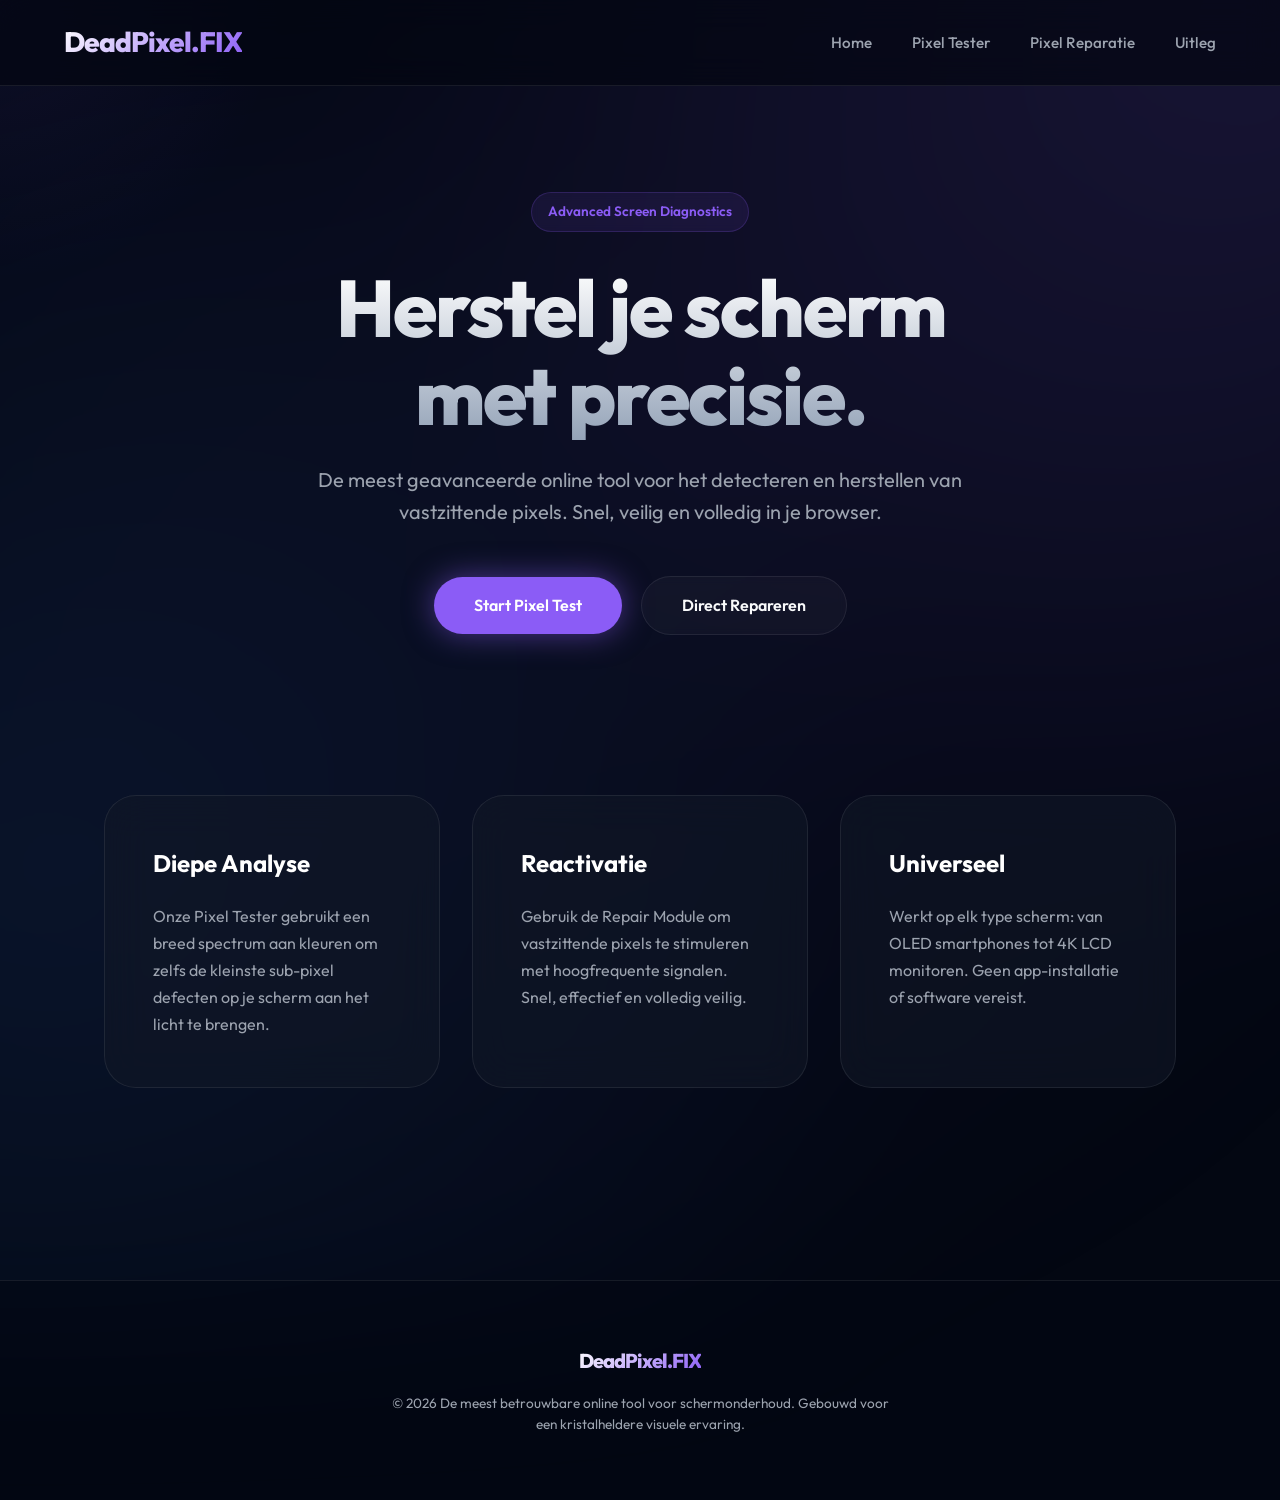
==== index.html @ 21ab7f2d "feat: Add initial web application for dead pixel diagnosis and repair, including core pages, styling" ====
<!DOCTYPE html>
<html lang="nl">

<head>
    <meta charset="UTF-8">
    <meta name="viewport" content="width=device-width, initial-scale=1.0">
    <title>DeadPixel Fixer - Herstel je Scherm</title>
    <meta name="description"
        content="Gratis online tool om dode pixels te vinden en vastzittende pixels te repareren op je monitor of smartphone.">
    <link rel="preconnect" href="https://fonts.googleapis.com">
    <link rel="preconnect" href="https://fonts.gstatic.com" crossorigin>
    <link href="https://fonts.googleapis.com/css2?family=Outfit:wght@300;400;600;800&display=swap" rel="stylesheet">
    <link rel="stylesheet" href="css/style.css">
</head>

<body>
    <div class="gradient-bg"></div>

    <header>
        <a href="index.html" class="logo">DeadPixel.FIX</a>
        <nav>
            <ul>
                <li><a href="index.html">Home</a></li>
                <li><a href="check.html">Pixel Tester</a></li>
                <li><a href="fix.html">Pixel Reparatie</a></li>
                <li><a href="about.html">Uitleg</a></li>
            </ul>
        </nav>
    </header>

    <main>
        <section class="hero">
            <div class="badge">Advanced Screen Diagnostics</div>
            <h1>Herstel je scherm<br>met precisie.</h1>
            <p>De meest geavanceerde online tool voor het detecteren en herstellen van vastzittende pixels. Snel, veilig
                en volledig in je browser.</p>
            <div class="cta-group">
                <a href="check.html" class="btn btn-primary">Start Pixel Test</a>
                <a href="fix.html" class="btn btn-outline">Direct Repareren</a>
            </div>
        </section>

        <section class="features">
            <div class="card reveal">
                <h2>Diepe Analyse</h2>
                <p>Onze Pixel Tester gebruikt een breed spectrum aan kleuren om zelfs de kleinste sub-pixel defecten op
                    je scherm aan het licht te brengen.</p>
            </div>
            <div class="card reveal">
                <h2>Reactivatie</h2>
                <p>Gebruik de Repair Module om vastzittende pixels te stimuleren met hoogfrequente signalen. Snel,
                    effectief en volledig veilig.</p>
            </div>
            <div class="card reveal">
                <h2>Universeel</h2>
                <p>Werkt op elk type scherm: van OLED smartphones tot 4K LCD monitoren. Geen app-installatie of software
                    vereist.</p>
            </div>
        </section>
    </main>

    <footer
        style="padding: 4rem 5%; text-align: center; border-top: 1px solid var(--glass-border); background: rgba(3,7,18,0.5); margin-top: 4rem;">
        <div class="logo" style="font-size: 1.25rem; margin-bottom: 1rem; display: inline-block;">DeadPixel.FIX</div>
        <p style="color: var(--text-dim); font-size: 0.85rem; max-width: 500px; margin: 0 auto;">&copy; 2026 De meest
            betrouwbare online tool voor schermonderhoud. Gebouwd voor een kristalheldere visuele ervaring.</p>
    </footer>

    <script src="js/app.js"></script>
</body>

</html>
---- css/style.css ----
:root {
    --primary: #8b5cf6;
    --primary-glow: rgba(139, 92, 246, 0.5);
    --secondary: #3b82f6;
    --bg-dark: #030712;
    --bg-card: rgba(17, 24, 39, 0.6);
    --text-main: #f9fafb;
    --text-dim: #9ca3af;
    --glass-border: rgba(255, 255, 255, 0.08);
    --glass-highlight: rgba(255, 255, 255, 0.03);
}

* {
    margin: 0;
    padding: 0;
    box-sizing: border-box;
    font-family: 'Outfit', -apple-system, BlinkMacSystemFont, "Segoe UI", Roboto, sans-serif;
}

body {
    background-color: var(--bg-dark);
    color: var(--text-main);
    line-height: 1.6;
    overflow-x: hidden;
    min-height: 100vh;
    scroll-behavior: smooth;
}

/* Custom Selection */
::selection {
    background: var(--primary-glow);
    color: white;
}

/* Custom Scrollbar */
::-webkit-scrollbar {
    width: 8px;
}

::-webkit-scrollbar-track {
    background: var(--bg-dark);
}

::-webkit-scrollbar-thumb {
    background: var(--glass-border);
    border-radius: 10px;
}

::-webkit-scrollbar-thumb:hover {
    background: var(--primary);
}

/* Stunning Mesh Gradient Background */
.gradient-bg {
    position: fixed;
    top: 0;
    left: 0;
    width: 100%;
    height: 100%;
    z-index: -2;
    background: var(--bg-dark);
}

.gradient-bg::before {
    content: '';
    position: absolute;
    top: var(--mouse-y, 0);
    left: var(--mouse-x, 0);
    width: 600px;
    height: 600px;
    background: radial-gradient(circle, rgba(139, 92, 246, 0.08) 0%, transparent 70%);
    transform: translate(-50%, -50%);
    pointer-events: none;
    z-index: -1;
}

.gradient-bg::after {
    content: '';
    position: absolute;
    top: -50%;
    left: -50%;
    width: 200%;
    height: 200%;
    background: radial-gradient(circle at 75% 25%, rgba(139, 92, 246, 0.15) 0%, transparent 40%),
        radial-gradient(circle at 25% 75%, rgba(59, 130, 246, 0.1) 0%, transparent 40%),
        radial-gradient(circle at 50% 50%, rgba(139, 92, 246, 0.05) 0%, transparent 60%);
    animation: rotateBg 20s linear infinite;
    filter: blur(80px);
}

@keyframes rotateBg {
    from {
        transform: rotate(0deg);
    }

    to {
        transform: rotate(360deg);
    }
}

header {
    padding: 1.25rem 5%;
    display: flex;
    justify-content: space-between;
    align-items: center;
    backdrop-filter: blur(16px);
    -webkit-backdrop-filter: blur(16px);
    background: rgba(3, 7, 18, 0.7);
    position: fixed;
    width: 100%;
    top: 0;
    z-index: 1000;
    border-bottom: 1px solid var(--glass-border);
    box-sizing: border-box;
}

.logo {
    font-size: 1.75rem;
    font-weight: 800;
    letter-spacing: -1px;
    background: linear-gradient(135deg, #fff 0%, var(--primary) 100%);
    -webkit-background-clip: text;
    background-clip: text;
    -webkit-text-fill-color: transparent;
    text-decoration: none;
}

nav ul {
    display: flex;
    list-style: none;
    gap: 2.5rem;
}

nav a {
    color: var(--text-dim);
    text-decoration: none;
    font-weight: 500;
    font-size: 0.95rem;
    transition: all 0.3s ease;
    position: relative;
}

nav a::after {
    content: '';
    position: absolute;
    bottom: -4px;
    left: 0;
    width: 0;
    height: 2px;
    background: var(--primary);
    transition: width 0.3s ease;
}

nav a:hover {
    color: var(--text-main);
}

nav a:hover::after {
    width: 100%;
}

.hero {
    padding: 12rem 5% 6rem;
    display: flex;
    flex-direction: column;
    justify-content: center;
    align-items: center;
    text-align: center;
    max-width: 1000px;
    margin: 0 auto;
}

.badge {
    background: rgba(139, 92, 246, 0.1);
    border: 1px solid rgba(139, 92, 246, 0.2);
    color: var(--primary);
    padding: 0.5rem 1rem;
    border-radius: 9999px;
    font-size: 0.85rem;
    font-weight: 600;
    margin-bottom: 2rem;
    backdrop-filter: blur(4px);
    animation: fadeInUp 0.8s ease-out;
}

.hero h1 {
    font-size: 5rem;
    line-height: 1.1;
    margin-bottom: 1.5rem;
    font-weight: 800;
    letter-spacing: -2px;
    background: linear-gradient(to bottom, #fff, #94a3b8);
    -webkit-background-clip: text;
    background-clip: text;
    -webkit-text-fill-color: transparent;
    animation: fadeInUp 1s ease-out 0.1s backwards;
}

.hero p {
    font-size: 1.25rem;
    color: var(--text-dim);
    max-width: 650px;
    margin-bottom: 3rem;
    animation: fadeInUp 1s ease-out 0.2s backwards;
}

.btn {
    padding: 1rem 2.5rem;
    border-radius: 100px;
    font-weight: 600;
    text-decoration: none;
    transition: all 0.4s cubic-bezier(0.23, 1, 0.32, 1);
    display: inline-block;
    cursor: pointer;
    border: none;
    font-size: 1rem;
}

.btn-primary {
    background: var(--primary);
    color: white;
    box-shadow: 0 0 30px var(--primary-glow);
}

.btn-primary:hover {
    transform: translateY(-3px) scale(1.02);
    box-shadow: 0 0 50px var(--primary-glow);
}

.btn-outline {
    background: var(--glass-highlight);
    border: 1px solid var(--glass-border);
    color: var(--text-main);
    margin-left: 1rem;
    backdrop-filter: blur(4px);
}

.btn-outline:hover {
    background: rgba(255, 255, 255, 0.1);
    border-color: rgba(255, 255, 255, 0.3);
}

.features {
    padding: 4rem 5% 8rem;
    display: grid;
    grid-template-columns: repeat(auto-fit, minmax(320px, 1fr));
    gap: 2rem;
    max-width: 1200px;
    margin: 0 auto;
}

.card {
    background: var(--bg-card);
    padding: 3rem;
    border-radius: 32px;
    border: 1px solid var(--glass-border);
    backdrop-filter: blur(20px);
    -webkit-backdrop-filter: blur(20px);
    transition: all 0.5s cubic-bezier(0.23, 1, 0.32, 1);
    position: relative;
    overflow: hidden;
}

.card::before {
    content: '';
    position: absolute;
    top: 0;
    left: 0;
    width: 100%;
    height: 100%;
    background: linear-gradient(135deg, rgba(139, 92, 246, 0.1) 0%, transparent 100%);
    opacity: 0;
    transition: opacity 0.5s ease;
}

.card:hover {
    transform: translateY(-10px);
    border-color: rgba(139, 92, 246, 0.3);
    box-shadow: 0 20px 40px -20px rgba(0, 0, 0, 0.5);
}

.card:hover::before {
    opacity: 1;
}

.card h2 {
    margin-bottom: 1.25rem;
    font-size: 1.5rem;
    color: #fff;
    font-weight: 700;
}

.card p {
    color: var(--text-dim);
    font-size: 1rem;
    line-height: 1.7;
}

/* Page Specific Content */
.tool-container {
    padding: 12rem 5% 6rem;
    max-width: 900px;
    margin: 0 auto;
    text-align: center;
}

.fix-area {
    width: 350px;
    height: 350px;
    margin: 3rem auto;
    border-radius: 24px;
    overflow: hidden;
    position: relative;
    border: 8px solid var(--bg-card);
    box-shadow: 0 0 100px rgba(0, 0, 0, 0.5);
    background: #000;
    cursor: move;
    touch-action: none;
}

.flashing-pixel {
    width: 100%;
    height: 100%;
}

.warning-box {
    background: rgba(239, 68, 68, 0.05);
    border: 1px solid rgba(239, 68, 68, 0.2);
    padding: 1.25rem;
    border-radius: 16px;
    margin-bottom: 2.5rem;
    color: #fca5a5;
    font-size: 0.9rem;
    display: inline-block;
}

/* Reveal Animations */
.reveal {
    opacity: 0;
    transform: translateY(30px);
    transition: all 0.8s cubic-bezier(0.23, 1, 0.32, 1);
}

.reveal.active {
    opacity: 1;
    transform: translateY(0);
}

@keyframes fadeInUp {
    from {
        opacity: 0;
        transform: translateY(30px);
    }

    to {
        opacity: 1;
        transform: translateY(0);
    }
}

@media (max-width: 768px) {
    .hero h1 {
        font-size: 3rem;
    }

    header {
        padding: 1rem 5%;
    }

    nav ul {
        display: none;
        /* Mobile menu needed but skipped for now */
    }
}
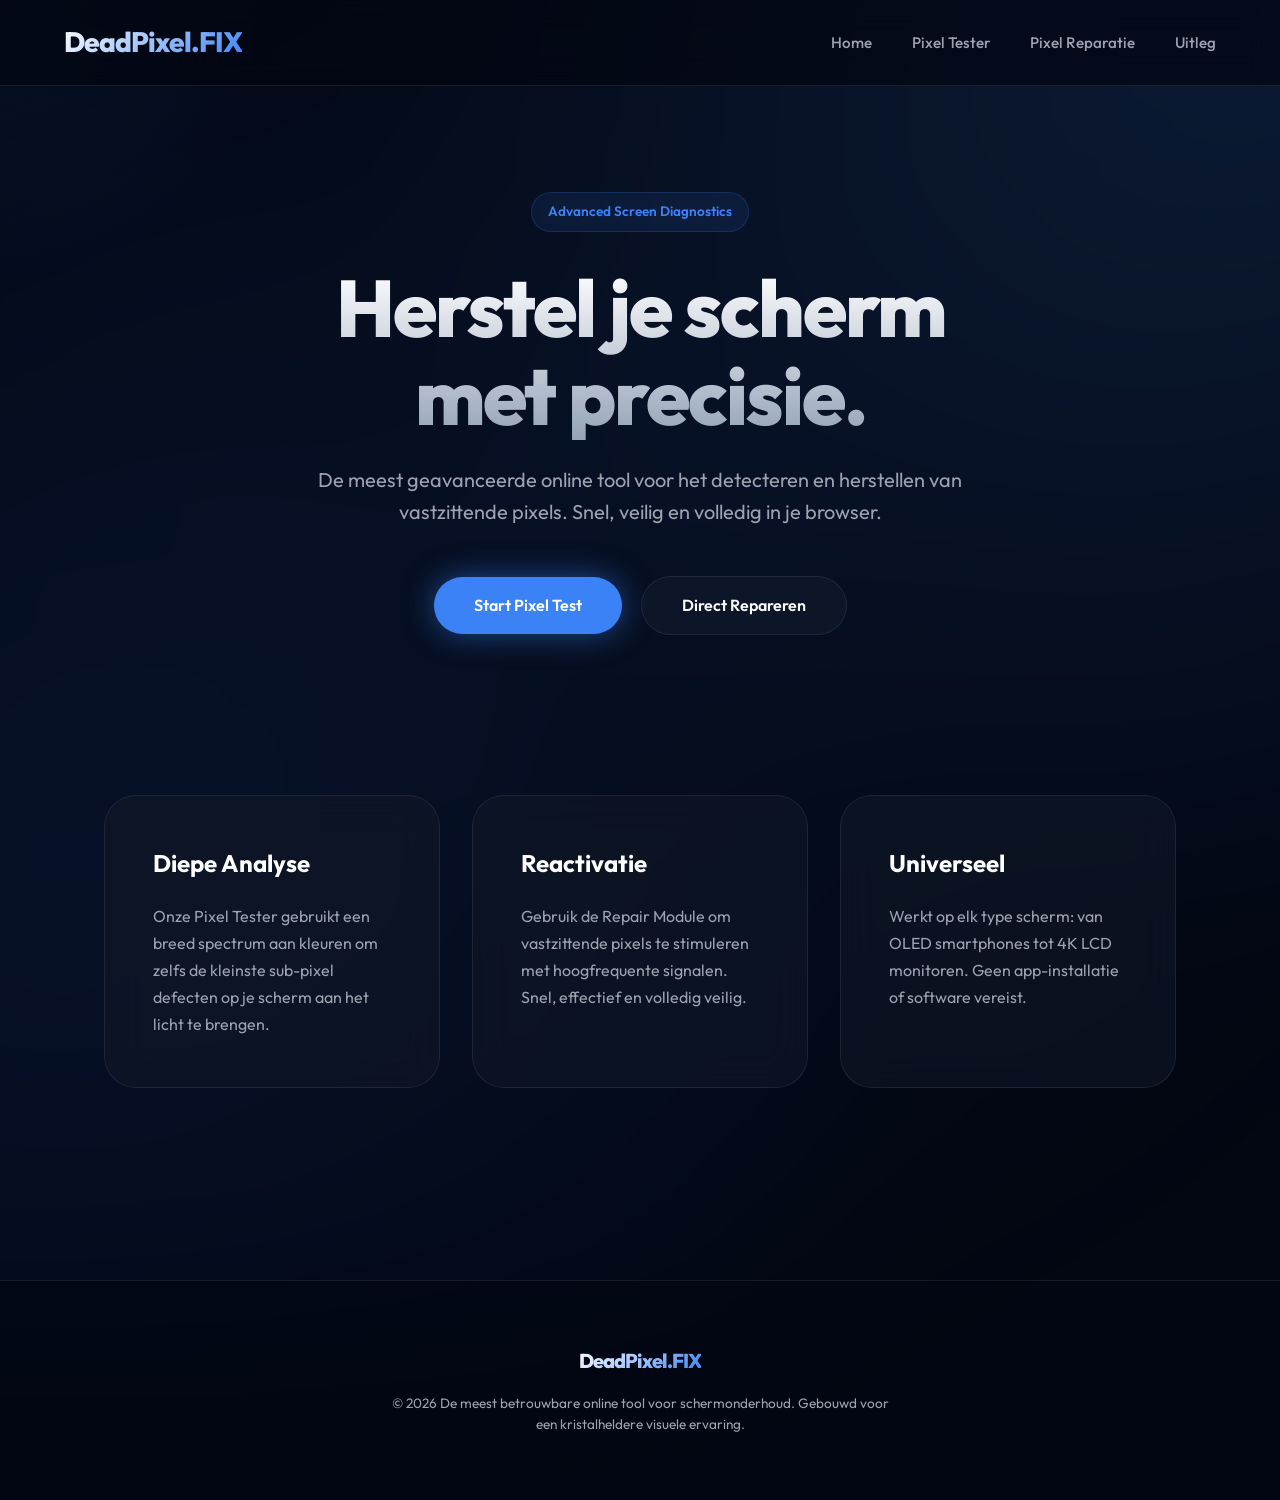
==== commit 72d784ec: "feat: Implement device blocker modal for unsupported devices" ====
--- a/index.html
+++ b/index.html
@@ -14,6 +14,15 @@
 </head>
 
 <body>
+    <!-- Device Blocker Modal -->
+    <div id="deviceBlockerModal" class="device-blocker-modal">
+        <div class="device-blocker-content">
+            <h1>Toegang Geweigerd</h1>
+            <p>Deze website is alleen beschikbaar op computers en laptops.</p>
+            <p class="device-info">Uw apparaat is niet ondersteund. Probeer alstublieft op een desktopcomputer te openen.</p>
+        </div>
+    </div>
+
     <div class="gradient-bg"></div>
 
     <header>
--- a/css/style.css
+++ b/css/style.css
@@ -1,13 +1,67 @@
 :root {
-    --primary: #8b5cf6;
-    --primary-glow: rgba(139, 92, 246, 0.5);
-    --secondary: #3b82f6;
+    --primary: #3b82f6;
+    --primary-glow: rgba(59, 130, 246, 0.5);
+    --secondary: #60a5fa;
     --bg-dark: #030712;
     --bg-card: rgba(17, 24, 39, 0.6);
     --text-main: #f9fafb;
     --text-dim: #9ca3af;
     --glass-border: rgba(255, 255, 255, 0.08);
     --glass-highlight: rgba(255, 255, 255, 0.03);
+}
+
+/* Device Blocker Modal Styles */
+.device-blocker-modal {
+    position: fixed;
+    top: 0;
+    left: 0;
+    width: 100%;
+    height: 100%;
+    background: linear-gradient(135deg, #030712 0%, #1a1f3a 100%);
+    display: none;
+    flex-direction: column;
+    justify-content: center;
+    align-items: center;
+    z-index: 99999;
+}
+
+.device-blocker-content {
+    text-align: center;
+    padding: 2rem;
+    max-width: 500px;
+    animation: fadeInScale 0.6s ease-out;
+}
+
+.device-blocker-content h1 {
+    font-size: 2.5rem;
+    color: #ef4444;
+    margin-bottom: 1.5rem;
+    font-weight: 800;
+    text-shadow: 0 0 20px rgba(239, 68, 68, 0.3);
+}
+
+.device-blocker-content p {
+    font-size: 1.1rem;
+    color: var(--text-main);
+    margin-bottom: 1rem;
+    line-height: 1.8;
+}
+
+.device-blocker-content .device-info {
+    color: var(--text-dim);
+    font-size: 0.95rem;
+    margin-top: 2rem;
+}
+
+@keyframes fadeInScale {
+    from {
+        opacity: 0;
+        transform: scale(0.8);
+    }
+    to {
+        opacity: 1;
+        transform: scale(1);
+    }
 }
 
 * {
@@ -68,7 +122,7 @@
     left: var(--mouse-x, 0);
     width: 600px;
     height: 600px;
-    background: radial-gradient(circle, rgba(139, 92, 246, 0.08) 0%, transparent 70%);
+    background: radial-gradient(circle, rgba(59, 130, 246, 0.08) 0%, transparent 70%);
     transform: translate(-50%, -50%);
     pointer-events: none;
     z-index: -1;
@@ -81,9 +135,9 @@
     left: -50%;
     width: 200%;
     height: 200%;
-    background: radial-gradient(circle at 75% 25%, rgba(139, 92, 246, 0.15) 0%, transparent 40%),
-        radial-gradient(circle at 25% 75%, rgba(59, 130, 246, 0.1) 0%, transparent 40%),
-        radial-gradient(circle at 50% 50%, rgba(139, 92, 246, 0.05) 0%, transparent 60%);
+    background: radial-gradient(circle at 75% 25%, rgba(59, 130, 246, 0.15) 0%, transparent 40%),
+        radial-gradient(circle at 25% 75%, rgba(37, 99, 235, 0.1) 0%, transparent 40%),
+        radial-gradient(circle at 50% 50%, rgba(59, 130, 246, 0.05) 0%, transparent 60%);
     animation: rotateBg 20s linear infinite;
     filter: blur(80px);
 }
@@ -171,8 +225,8 @@
 }
 
 .badge {
-    background: rgba(139, 92, 246, 0.1);
-    border: 1px solid rgba(139, 92, 246, 0.2);
+    background: rgba(59, 130, 246, 0.1);
+    border: 1px solid rgba(59, 130, 246, 0.2);
     color: var(--primary);
     padding: 0.5rem 1rem;
     border-radius: 9999px;
@@ -268,7 +322,7 @@
     left: 0;
     width: 100%;
     height: 100%;
-    background: linear-gradient(135deg, rgba(139, 92, 246, 0.1) 0%, transparent 100%);
+    background: linear-gradient(135deg, rgba(59, 130, 246, 0.1) 0%, transparent 100%);
     opacity: 0;
     transition: opacity 0.5s ease;
 }
